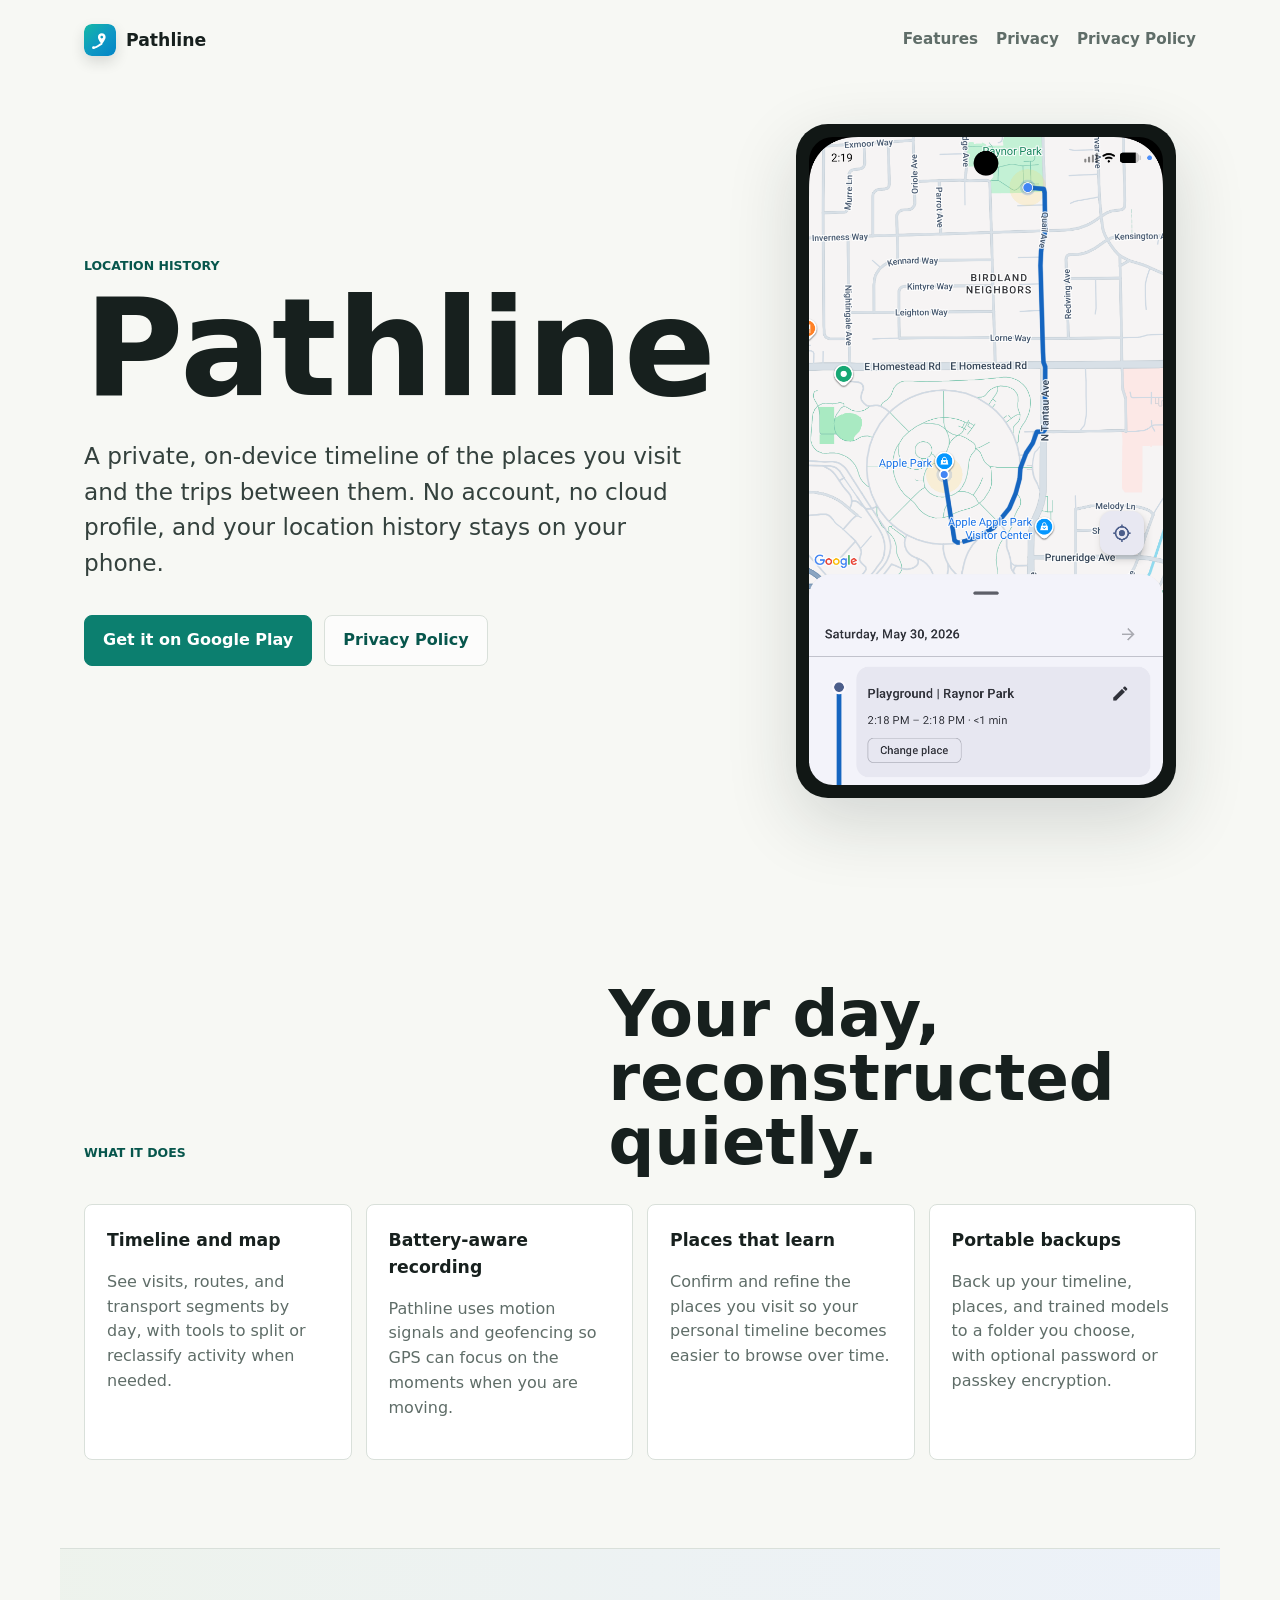
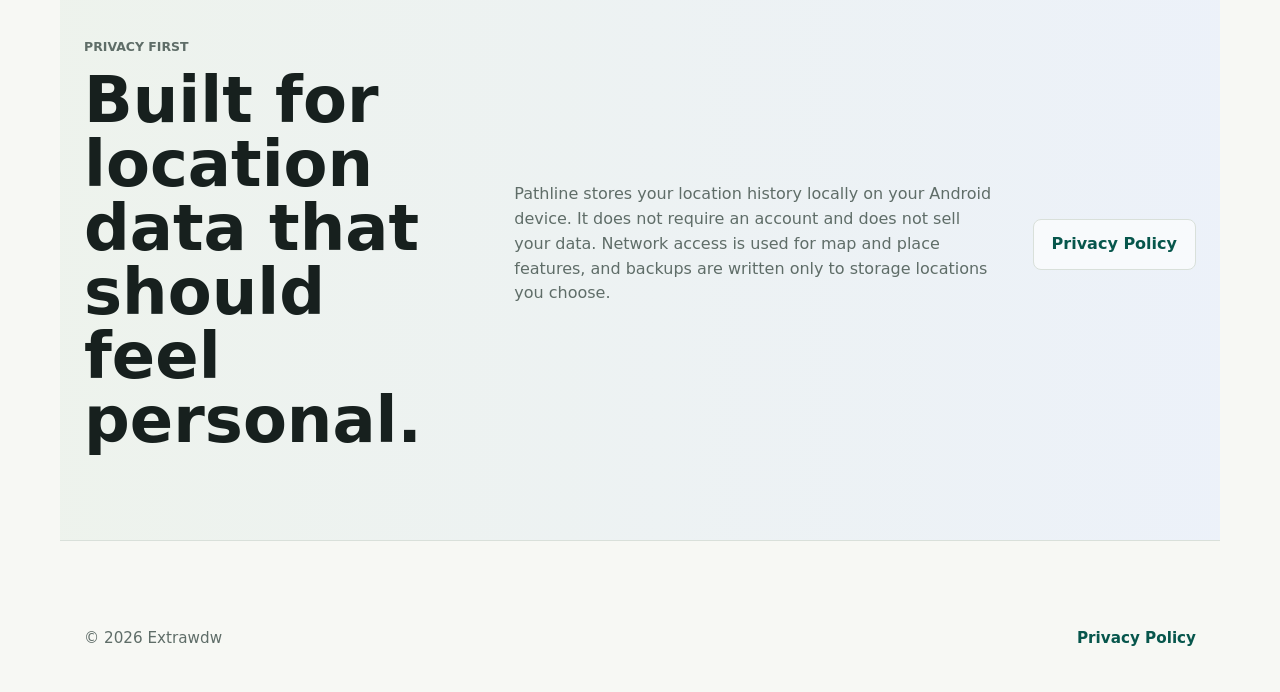
==== index.html @ 69aa1078 "Add static GitHub Pages site for Pathline Add a static GitHub Pages site: index.html, privacy.html, " ====
<!doctype html>
<html lang="en">
  <head>
    <meta charset="utf-8">
    <meta name="viewport" content="width=device-width, initial-scale=1">
    <title>Pathline | Private location history for Android</title>
    <meta name="description" content="Pathline keeps a private, on-device timeline of the places you visit and the trips between them. No account required.">
    <link rel="icon" href="assets/pathline-icon.svg" type="image/svg+xml">
    <link rel="apple-touch-icon" href="assets/pathline-icon.svg">
    <link rel="stylesheet" href="styles.css">
  </head>
  <body>
    <header class="site-header">
      <a class="brand" href="index.html" aria-label="Pathline home">
        <img class="brand-icon" src="assets/pathline-icon.svg" alt="" aria-hidden="true">
        <span>Pathline</span>
      </a>
      <nav aria-label="Primary navigation">
        <a href="#features">Features</a>
        <a href="#privacy">Privacy</a>
        <a href="privacy.html">Privacy Policy</a>
      </nav>
    </header>

    <main>
      <section class="hero">
        <div class="hero-copy">
          <p class="eyebrow">Location History</p>
          <h1>Pathline</h1>
          <p class="lede">
            A private, on-device timeline of the places you visit and the trips between them.
            No account, no cloud profile, and your location history stays on your phone.
          </p>
          <div class="hero-actions">
            <a class="button primary" href="https://play.google.com/store/apps/details?id=net.extrawdw.apps.locationhistory">Get it on Google Play</a>
            <a class="button secondary" href="privacy.html">Privacy Policy</a>
          </div>
        </div>
        <div class="phone-frame" aria-label="Pathline app screenshot">
          <img src="assets/pathline-screenshot.png" alt="Pathline showing a mapped trip and an edit activity sheet">
        </div>
      </section>

      <section id="features" class="section">
        <div class="section-heading">
          <p class="eyebrow">What it does</p>
          <h2>Your day, reconstructed quietly.</h2>
        </div>
        <div class="feature-grid">
          <article>
            <h3>Timeline and map</h3>
            <p>See visits, routes, and transport segments by day, with tools to split or reclassify activity when needed.</p>
          </article>
          <article>
            <h3>Battery-aware recording</h3>
            <p>Pathline uses motion signals and geofencing so GPS can focus on the moments when you are moving.</p>
          </article>
          <article>
            <h3>Places that learn</h3>
            <p>Confirm and refine the places you visit so your personal timeline becomes easier to browse over time.</p>
          </article>
          <article>
            <h3>Portable backups</h3>
            <p>Back up your timeline, places, and trained models to a folder you choose, with optional password or passkey encryption.</p>
          </article>
        </div>
      </section>

      <section id="privacy" class="privacy-band">
        <div>
          <p class="eyebrow">Privacy first</p>
          <h2>Built for location data that should feel personal.</h2>
        </div>
        <p>
          Pathline stores your location history locally on your Android device. It does not require an account
          and does not sell your data. Network access is used for map and place features, and backups are written
          only to storage locations you choose.
        </p>
        <a class="button secondary" href="privacy.html">Privacy Policy</a>
      </section>
    </main>

    <footer>
      <span>&copy; 2026 Extrawdw</span>
      <a href="privacy.html">Privacy Policy</a>
    </footer>
  </body>
</html>
---- styles.css ----
:root {
  color-scheme: light;
  --bg: #f7f8f4;
  --ink: #17201e;
  --muted: #5f6d68;
  --line: #d9e0da;
  --panel: #ffffff;
  --primary: #0c7f6f;
  --primary-dark: #07564c;
  --blue: #2268c9;
  --blue-soft: #dfe9ff;
  --sage: #dce9df;
  --shadow: 0 24px 70px rgba(25, 37, 35, 0.16);
  font-family: Inter, ui-sans-serif, system-ui, -apple-system, BlinkMacSystemFont, "Segoe UI", sans-serif;
}

* {
  box-sizing: border-box;
}

html {
  scroll-behavior: smooth;
}

body {
  margin: 0;
  background: var(--bg);
  color: var(--ink);
  line-height: 1.55;
}

a {
  color: inherit;
}

.site-header {
  display: flex;
  align-items: center;
  justify-content: space-between;
  gap: 24px;
  max-width: 1160px;
  margin: 0 auto;
  padding: 24px;
}

.brand {
  display: inline-flex;
  align-items: center;
  gap: 10px;
  color: var(--ink);
  font-size: 1.08rem;
  font-weight: 800;
  text-decoration: none;
}

.brand-icon {
  width: 32px;
  height: 32px;
  border-radius: 8px;
  box-shadow: 0 6px 14px rgba(25, 37, 35, 0.14);
}

nav {
  display: flex;
  flex-wrap: wrap;
  justify-content: flex-end;
  gap: 18px;
  color: var(--muted);
  font-size: 0.95rem;
  font-weight: 650;
}

nav a {
  text-decoration: none;
}

nav a:hover,
nav a[aria-current="page"] {
  color: var(--primary-dark);
}

.hero {
  display: grid;
  grid-template-columns: minmax(0, 1fr) minmax(280px, 420px);
  align-items: center;
  gap: 56px;
  max-width: 1160px;
  min-height: calc(100vh - 86px);
  margin: 0 auto;
  padding: 28px 24px 80px;
}

.hero-copy {
  max-width: 680px;
}

.eyebrow {
  margin: 0 0 12px;
  color: var(--primary-dark);
  font-size: 0.78rem;
  font-weight: 800;
  letter-spacing: 0;
  text-transform: uppercase;
}

h1,
h2,
h3,
p {
  overflow-wrap: anywhere;
}

h1 {
  margin: 0;
  font-size: clamp(4rem, 12vw, 8.5rem);
  line-height: 0.9;
  letter-spacing: 0;
}

h2 {
  margin: 0;
  font-size: clamp(2rem, 5vw, 4rem);
  line-height: 1;
  letter-spacing: 0;
}

h3 {
  margin: 0 0 10px;
  font-size: 1.08rem;
}

.lede {
  max-width: 620px;
  margin: 28px 0 0;
  color: #34413d;
  font-size: clamp(1.15rem, 2vw, 1.45rem);
}

.hero-actions {
  display: flex;
  flex-wrap: wrap;
  gap: 12px;
  margin-top: 34px;
}

.button {
  display: inline-flex;
  align-items: center;
  justify-content: center;
  min-height: 48px;
  padding: 12px 18px;
  border: 1px solid var(--line);
  border-radius: 8px;
  font-weight: 800;
  text-decoration: none;
}

.button.primary {
  border-color: var(--primary);
  background: var(--primary);
  color: #ffffff;
}

.button.secondary {
  background: rgba(255, 255, 255, 0.65);
  color: var(--primary-dark);
}

.phone-frame {
  width: min(100%, 380px);
  justify-self: center;
  padding: 12px;
  border: 1px solid rgba(23, 32, 30, 0.08);
  border-radius: 32px;
  background: #111715;
  box-shadow: var(--shadow);
}

.phone-frame img {
  display: block;
  width: 100%;
  max-height: min(72vh, 720px);
  object-fit: cover;
  object-position: top;
  border-radius: 24px;
}

.section,
.privacy-band,
.policy {
  max-width: 1160px;
  margin: 0 auto;
  padding: 88px 24px;
}

.section-heading {
  display: grid;
  grid-template-columns: minmax(0, 0.9fr) minmax(0, 1.1fr);
  gap: 44px;
  align-items: end;
  margin-bottom: 30px;
}

.feature-grid {
  display: grid;
  grid-template-columns: repeat(4, minmax(0, 1fr));
  gap: 14px;
}

.feature-grid article {
  min-height: 220px;
  padding: 22px;
  border: 1px solid var(--line);
  border-radius: 8px;
  background: var(--panel);
}

.feature-grid p,
.privacy-band p,
.policy p,
.policy li {
  color: var(--muted);
}

.privacy-band {
  display: grid;
  grid-template-columns: minmax(0, 0.9fr) minmax(0, 1.1fr) auto;
  align-items: center;
  gap: 34px;
  margin-bottom: 60px;
  border-top: 1px solid var(--line);
  border-bottom: 1px solid var(--line);
  background: linear-gradient(90deg, rgba(220, 233, 223, 0.35), rgba(223, 233, 255, 0.45));
}

footer {
  display: flex;
  justify-content: space-between;
  gap: 18px;
  max-width: 1160px;
  margin: 0 auto;
  padding: 26px 24px 42px;
  color: var(--muted);
  font-size: 0.95rem;
}

footer a {
  color: var(--primary-dark);
  font-weight: 750;
  text-decoration: none;
}

.policy {
  max-width: 820px;
  padding-top: 56px;
}

.policy h1 {
  font-size: clamp(3rem, 8vw, 6rem);
}

.updated {
  margin: 18px 0 56px;
  font-weight: 700;
}

.policy section {
  padding: 28px 0;
  border-top: 1px solid var(--line);
}

.policy h2 {
  margin-bottom: 12px;
  font-size: clamp(1.45rem, 3vw, 2.1rem);
  line-height: 1.12;
}

.policy ul {
  padding-left: 22px;
}

.policy a {
  color: var(--primary-dark);
  font-weight: 750;
}

@media (max-width: 900px) {
  .hero,
  .section-heading,
  .privacy-band {
    grid-template-columns: 1fr;
  }

  .hero {
    gap: 38px;
    min-height: auto;
    padding-top: 34px;
  }

  .phone-frame {
    justify-self: start;
    max-width: 340px;
  }

  .feature-grid {
    grid-template-columns: repeat(2, minmax(0, 1fr));
  }

  .privacy-band {
    align-items: start;
  }
}

@media (max-width: 620px) {
  .site-header {
    align-items: flex-start;
    flex-direction: column;
  }

  nav {
    justify-content: flex-start;
    gap: 12px;
  }

  h1 {
    font-size: clamp(3.2rem, 18vw, 5.2rem);
  }

  .hero-actions,
  footer {
    flex-direction: column;
  }

  .button {
    width: 100%;
  }

  .feature-grid {
    grid-template-columns: 1fr;
  }

  .feature-grid article {
    min-height: 0;
  }
}
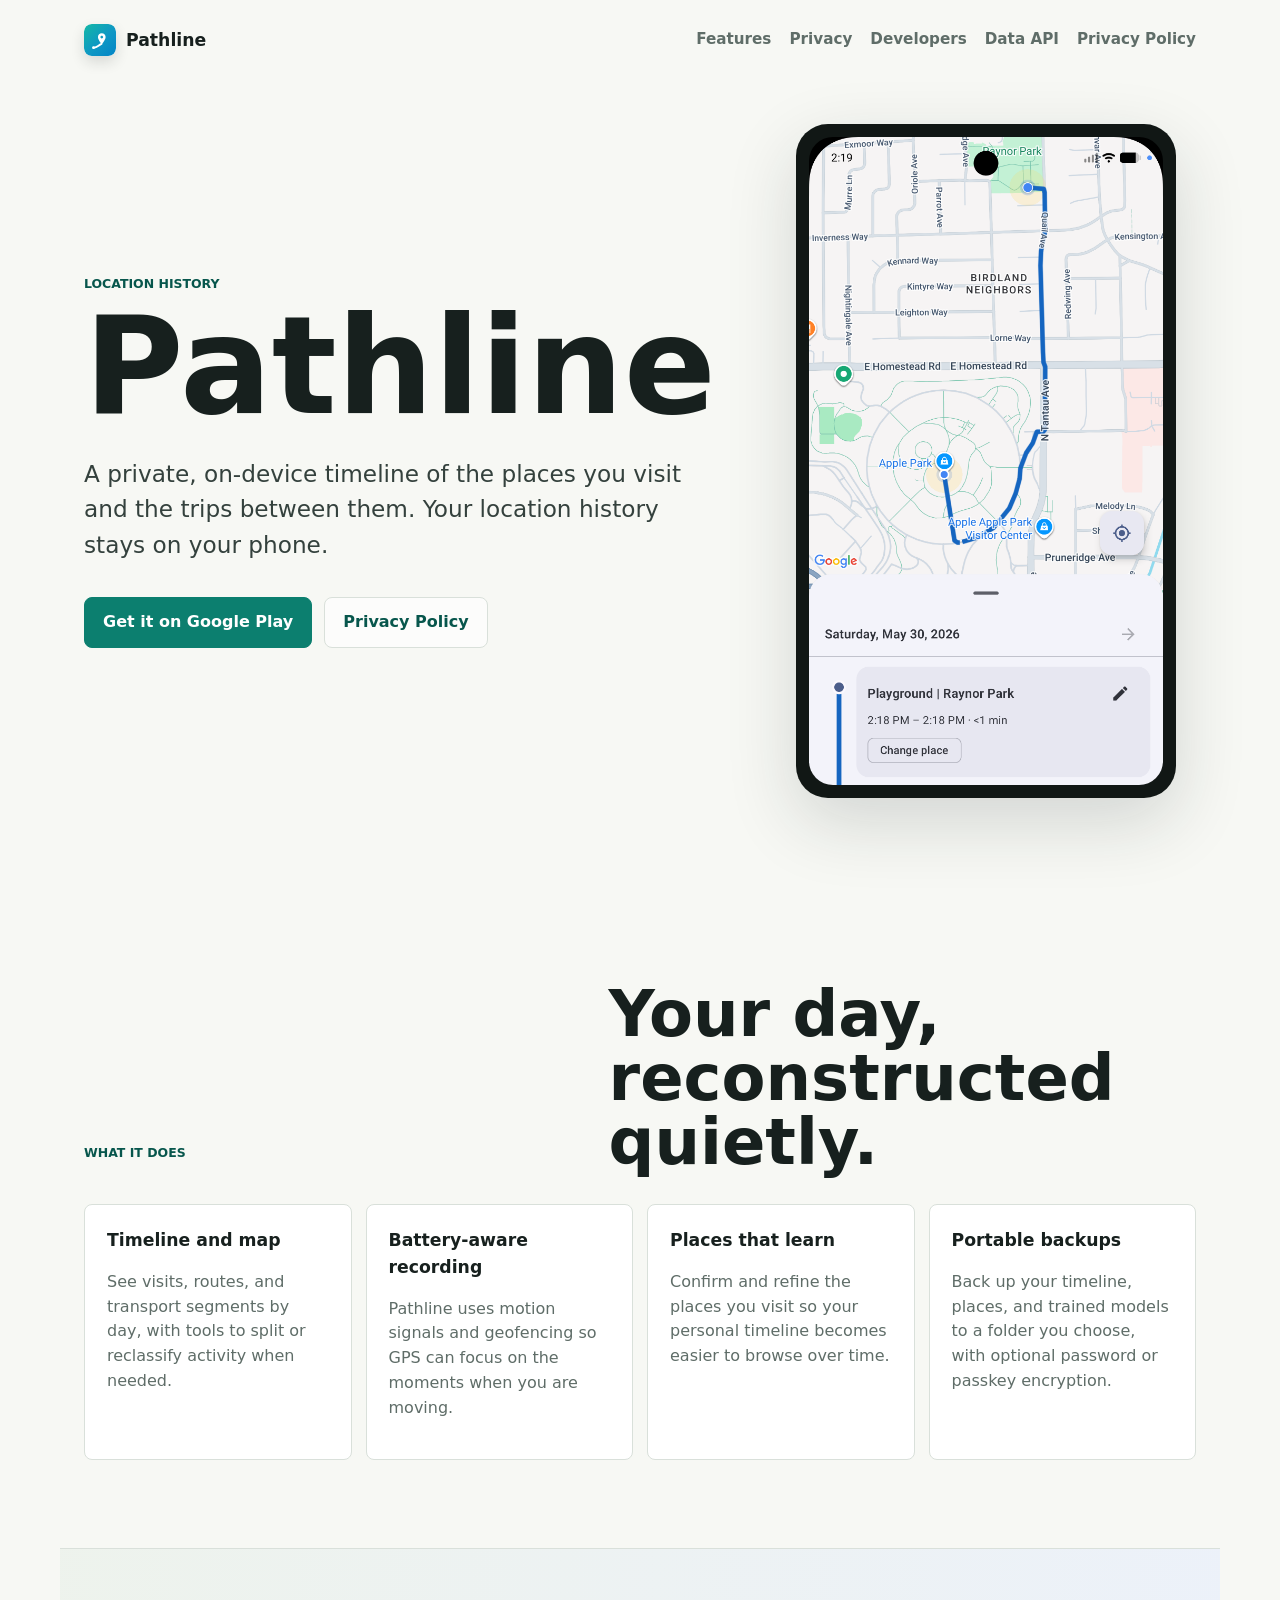
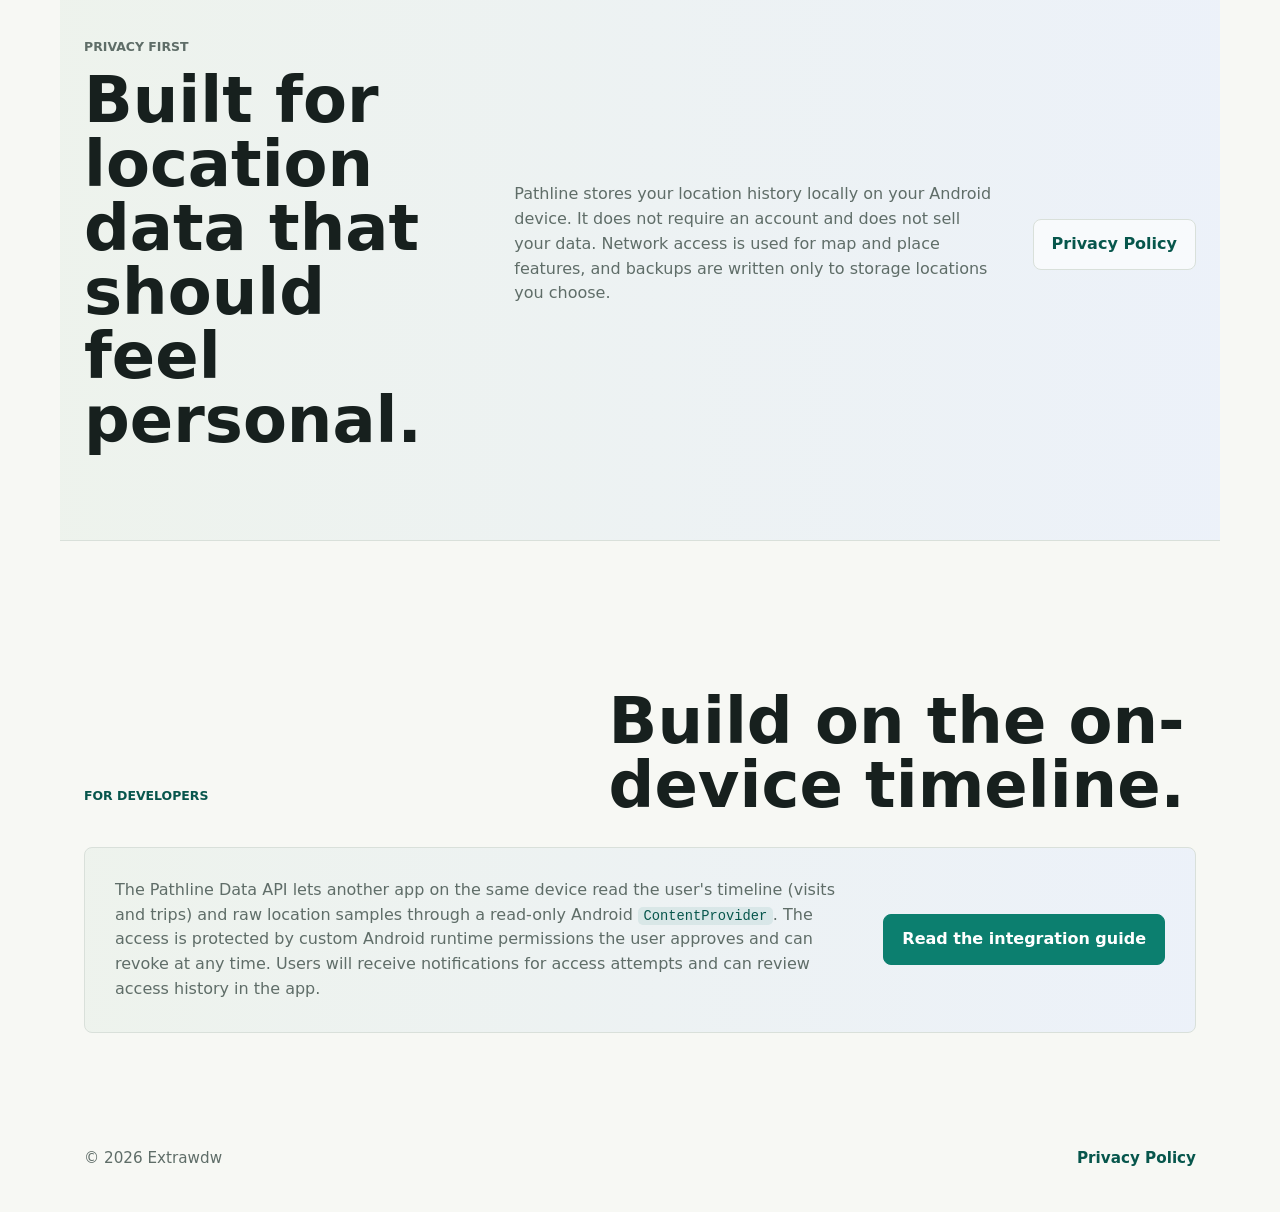
==== commit e6f6b098: "Add Data API docs, contracts, and UI updates Add comprehensive Data API documentation and contract f" ====
--- a/index.html
+++ b/index.html
@@ -18,6 +18,8 @@
       <nav aria-label="Primary navigation">
         <a href="#features">Features</a>
         <a href="#privacy">Privacy</a>
+        <a href="#developers">Developers</a>
+        <a href="api.html">Data API</a>
         <a href="privacy.html">Privacy Policy</a>
       </nav>
     </header>
@@ -29,7 +31,7 @@
           <h1>Pathline</h1>
           <p class="lede">
             A private, on-device timeline of the places you visit and the trips between them.
-            No account, no cloud profile, and your location history stays on your phone.
+            Your location history stays on your phone.
           </p>
           <div class="hero-actions">
             <a class="button primary" href="https://play.google.com/store/apps/details?id=net.extrawdw.apps.locationhistory">Get it on Google Play</a>
@@ -78,6 +80,22 @@
         </p>
         <a class="button secondary" href="privacy.html">Privacy Policy</a>
       </section>
+
+      <section id="developers" class="section">
+        <div class="section-heading">
+          <p class="eyebrow">For developers</p>
+          <h2>Build on the on-device timeline.</h2>
+        </div>
+        <div class="developers-band">
+          <p>
+            The Pathline Data API lets another app on the same device read the user's timeline (visits and
+            trips) and raw location samples through a read-only Android <code>ContentProvider</code>. The
+            access is protected by custom Android runtime permissions the user approves and can revoke at any time. 
+            Users will receive notifications for access attempts and can review access history in the app.
+          </p>
+          <a class="button primary" href="api.html">Read the integration guide</a>
+        </div>
+      </section>
     </main>
 
     <footer>
--- a/styles.css
+++ b/styles.css
@@ -166,6 +166,13 @@
   color: var(--primary-dark);
 }
 
+.button.small {
+  min-height: 0;
+  padding: 6px 14px;
+  border-radius: 7px;
+  font-size: 0.85rem;
+}
+
 .phone-frame {
   width: min(100%, 380px);
   justify-self: center;
@@ -251,7 +258,7 @@
 }
 
 .policy {
-  max-width: 820px;
+  max-width: 920px;
   padding-top: 56px;
 }
 
@@ -284,10 +291,298 @@
   font-weight: 750;
 }
 
+.developers-band {
+  display: grid;
+  grid-template-columns: minmax(0, 1fr) auto;
+  align-items: center;
+  gap: 34px;
+  padding: 30px;
+  border: 1px solid var(--line);
+  border-radius: 8px;
+  background: linear-gradient(90deg, rgba(220, 233, 223, 0.35), rgba(223, 233, 255, 0.45));
+}
+
+.developers-band p {
+  margin: 0;
+  color: var(--muted);
+}
+
+/* ---- Documentation page (Data API) ---- */
+.doc {
+  max-width: 920px;
+  margin: 0 auto;
+  padding: 56px 24px 88px;
+}
+
+.doc-sub {
+  margin: 4px 0 16px;
+  color: var(--muted);
+  font-size: clamp(1.1rem, 2vw, 1.35rem);
+  font-weight: 700;
+}
+
+.doc-meta {
+  display: flex;
+  flex-wrap: wrap;
+  align-items: center;
+  gap: 10px 16px;
+  margin: 0 0 28px;
+  color: var(--muted);
+  font-size: 0.95rem;
+  font-weight: 650;
+}
+
+.doc-meta a {
+  color: var(--primary-dark);
+  font-weight: 700;
+  text-decoration: none;
+}
+
+.doc-meta a:hover {
+  text-decoration: underline;
+}
+
+.doc-note {
+  margin: 18px 0 0;
+  color: var(--muted);
+  font-size: 0.95rem;
+}
+
+.badge {
+  display: inline-flex;
+  align-items: center;
+  padding: 2px 10px;
+  border-radius: 999px;
+  font-size: 0.74rem;
+  font-weight: 800;
+  letter-spacing: 0.03em;
+  text-transform: uppercase;
+  white-space: nowrap;
+}
+
+.badge-current {
+  background: var(--sage);
+  color: var(--primary-dark);
+}
+
+.badge-archived {
+  background: rgba(95, 109, 104, 0.16);
+  color: var(--muted);
+}
+
+.developers-cta {
+  display: grid;
+  grid-template-columns: minmax(0, 1fr) auto;
+  align-items: center;
+  gap: 24px;
+  margin-top: 40px;
+  padding: 26px 30px;
+  border: 1px solid var(--line);
+  border-radius: 8px;
+  background: linear-gradient(90deg, rgba(220, 233, 223, 0.35), rgba(223, 233, 255, 0.45));
+}
+
+.developers-cta h2 {
+  margin: 0 0 6px;
+  font-size: clamp(1.4rem, 3vw, 1.9rem);
+}
+
+.developers-cta p {
+  margin: 0;
+  color: var(--muted);
+}
+
+.doc h1 {
+  font-size: clamp(2.6rem, 7vw, 4.4rem);
+  line-height: 0.95;
+}
+
+.doc h2 {
+  margin: 8px 0 14px;
+  font-size: clamp(1.5rem, 3vw, 2.1rem);
+  line-height: 1.15;
+  scroll-margin-top: 24px;
+}
+
+.doc h3 {
+  margin: 26px 0 10px;
+  font-size: 1.15rem;
+  scroll-margin-top: 24px;
+}
+
+.doc section {
+  padding: 30px 0;
+  border-top: 1px solid var(--line);
+}
+
+.doc p,
+.doc li {
+  color: #34413d;
+}
+
+.doc a {
+  color: var(--primary-dark);
+  font-weight: 650;
+}
+
+.doc ul,
+.doc ol {
+  padding-left: 22px;
+}
+
+.doc li {
+  margin: 6px 0;
+}
+
+.toc {
+  margin: 0 0 8px;
+  padding-left: 22px;
+  columns: 2;
+  column-gap: 36px;
+}
+
+@media (max-width: 620px) {
+  .toc {
+    columns: 1;
+  }
+}
+
+/* Inline code */
+.doc code,
+.developers-band code {
+  padding: 0.12em 0.4em;
+  border-radius: 5px;
+  background: rgba(12, 127, 111, 0.09);
+  color: var(--primary-dark);
+  font-family: ui-monospace, SFMono-Regular, "SF Mono", Menlo, Consolas, monospace;
+  font-size: 0.86em;
+  overflow-wrap: anywhere;
+}
+
+/* Code blocks */
+.doc pre {
+  margin: 16px 0;
+  padding: 16px 18px;
+  overflow-x: auto;
+  border: 1px solid var(--line);
+  border-radius: 8px;
+  background: #0f1715;
+  line-height: 1.5;
+}
+
+.doc pre code {
+  padding: 0;
+  background: none;
+  color: #e7efe9;
+  font-size: 0.82rem;
+}
+
+/* Tables */
+.table-wrap {
+  margin: 16px 0;
+  overflow-x: auto;
+  border: 1px solid var(--line);
+  border-radius: 8px;
+}
+
+.doc table {
+  width: 100%;
+  border-collapse: collapse;
+  font-size: 0.92rem;
+}
+
+.doc th,
+.doc td {
+  padding: 10px 14px;
+  text-align: left;
+  vertical-align: top;
+  border-bottom: 1px solid var(--line);
+}
+
+.doc thead th {
+  background: var(--sage);
+  color: var(--ink);
+  font-weight: 750;
+  white-space: nowrap;
+}
+
+.doc tbody tr:last-child td {
+  border-bottom: none;
+}
+
+.doc tbody tr:nth-child(even) {
+  background: rgba(220, 233, 223, 0.22);
+}
+
+/* Callouts (admonitions) */
+.callout {
+  margin: 18px 0;
+  padding: 14px 18px;
+  border: 1px solid var(--line);
+  border-left: 4px solid var(--muted);
+  border-radius: 8px;
+  background: var(--panel);
+}
+
+.callout > :first-child {
+  margin-top: 0;
+}
+
+.callout > :last-child {
+  margin-bottom: 0;
+}
+
+.callout p {
+  margin: 10px 0 0;
+}
+
+.callout-title {
+  margin: 0 0 4px;
+  font-size: 0.74rem;
+  font-weight: 800;
+  letter-spacing: 0.04em;
+  text-transform: uppercase;
+}
+
+.callout pre {
+  margin-top: 12px;
+}
+
+.callout.note {
+  border-left-color: var(--blue);
+  background: rgba(223, 233, 255, 0.4);
+}
+.callout.note .callout-title { color: var(--blue); }
+
+.callout.tip {
+  border-left-color: var(--primary);
+  background: rgba(220, 233, 223, 0.45);
+}
+.callout.tip .callout-title { color: var(--primary-dark); }
+
+.callout.important {
+  border-left-color: #7a5cc4;
+  background: rgba(124, 92, 196, 0.08);
+}
+.callout.important .callout-title { color: #5d42a0; }
+
+.callout.warning {
+  border-left-color: #c9851f;
+  background: rgba(201, 133, 31, 0.1);
+}
+.callout.warning .callout-title { color: #a0670f; }
+
+.callout.caution {
+  border-left-color: #c0392b;
+  background: rgba(192, 57, 43, 0.08);
+}
+.callout.caution .callout-title { color: #a32519; }
+
 @media (max-width: 900px) {
   .hero,
   .section-heading,
-  .privacy-band {
+  .privacy-band,
+  .developers-band {
     grid-template-columns: 1fr;
   }
 
